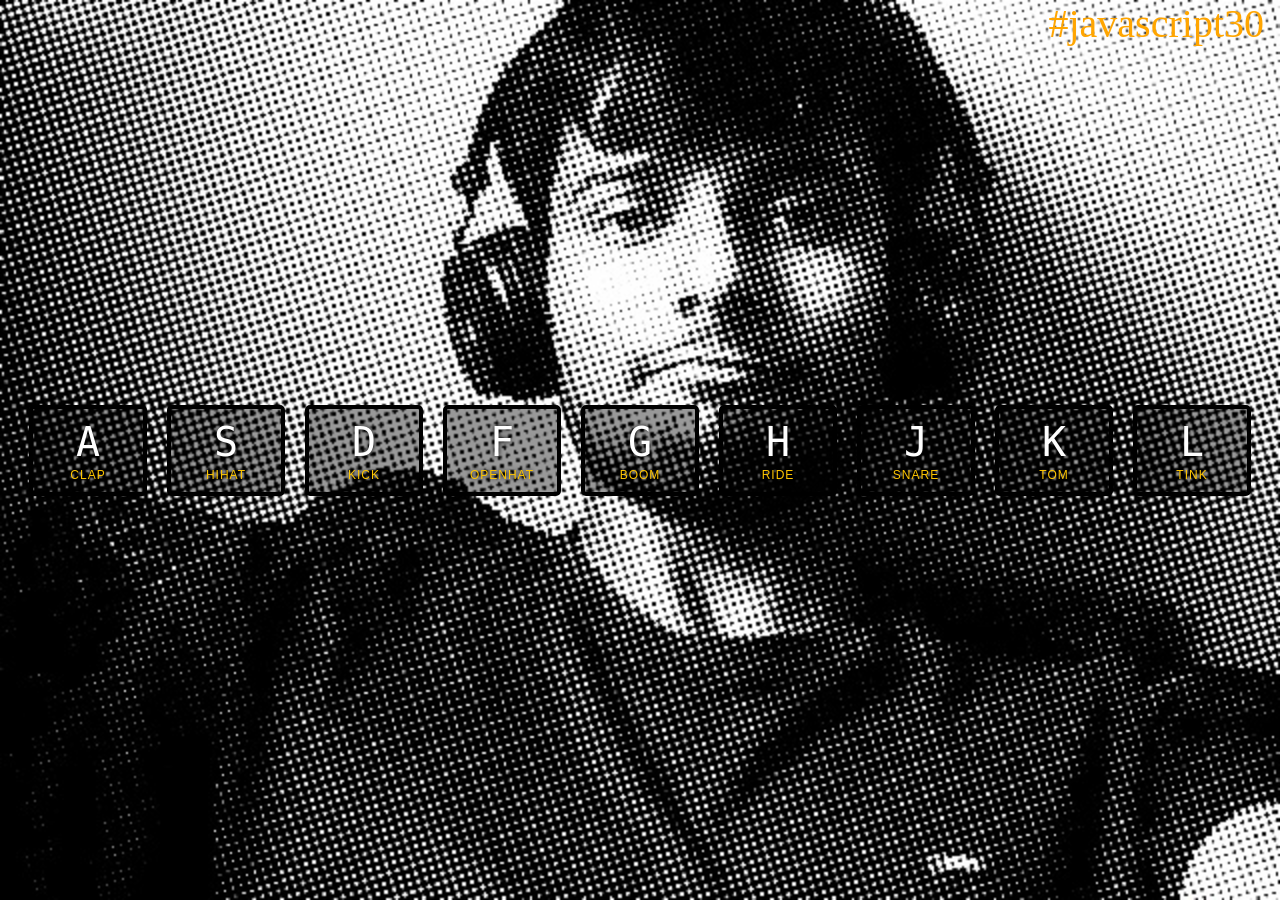
==== index.html @ 79c5e1c7 "rename javascriptdrum.html to index.html for uploding github pages" ====
<!DOCTYPE html>
<html lang="en">
<head>
	
  <meta charset="UTF-8">
  <title>JS Drum Kit</title>
  <link rel="stylesheet" href="style.css">
</head>
<body>
<div class="container">
<div class="topright">#javascript30</div>

  <div class="keys">
    <div data-key="65" class="key">
      <kbd>A</kbd>
      <span class="sound">clap</span>
    </div>
    <div data-key="83" class="key">
      <kbd>S</kbd>
      <span class="sound">hihat</span>
    </div>
    <div data-key="68" class="key">
      <kbd>D</kbd>
      <span class="sound">kick</span>
    </div>
    <div data-key="70" class="key">
      <kbd>F</kbd>
      <span class="sound">openhat</span>
    </div>
    <div data-key="71" class="key">
      <kbd>G</kbd>
      <span class="sound">boom</span>
    </div>
    <div data-key="72" class="key">
      <kbd>H</kbd>
      <span class="sound">ride</span>
    </div>
    <div data-key="74" class="key">
      <kbd>J</kbd>
      <span class="sound">snare</span>
    </div>
    <div data-key="75" class="key">
      <kbd>K</kbd>
      <span class="sound">tom</span>
    </div>
    <div data-key="76" class="key">
      <kbd>L</kbd>
      <span class="sound">tink</span>
    </div>
  </div>

  <audio data-key="65" src="sounds/clap.wav"></audio>
  <audio data-key="83" src="sounds/hihat.wav"></audio>
  <audio data-key="68" src="sounds/kick.wav"></audio>
  <audio data-key="70" src="sounds/openhat.wav"></audio>
  <audio data-key="71" src="sounds/boom.wav"></audio>
  <audio data-key="72" src="sounds/ride.wav"></audio>
  <audio data-key="74" src="sounds/snare.wav"></audio>
  <audio data-key="75" src="sounds/tom.wav"></audio>
  <audio data-key="76" src="sounds/tink.wav"></audio>

<script>
	

	function playSound(e)
	{
		const audio = document.querySelector(`audio[data-key="${e.keyCode}"]`);
		const key = document.querySelector(`.key[data-key="${e.keyCode}"]`);
		
		if(!audio) return;
		audio.currentTime = 0
		audio.play();
		key.classList.add('playing');

	};


		function removeTransition(e)
		{
			if (e.propertyName !== 'transform') return;
			this.classList.remove('playing');
		}
		const keys = document.querySelectorAll('.key');
		keys.forEach(key => key.addEventListener('transitionend',removeTransition));

		window.addEventListener('keydown',playSound);
	
</script>
</div>

</body>
</html>
---- style.css ----
html {
  font-size: 10px;
  background: url('drum.jpg') ;
  background-size: cover;
}


body,html {
  margin: 0;
  padding: 0;
  font-family: sans-serif;
}
.topright
{
  position: absolute;
  font-size: 40px;
  color: orange;
  margin-top: 90px;
  right: 16px;
  top: -90px;
  font-family: fantasy;
}
.container {
    position: relative;
}
.keys {
  display: flex;
  flex: 1;
  min-height: 100vh;
  align-items: center;
  justify-content: center;
}

.key {
  border: .4rem solid black;
  border-radius: .5rem;
  margin: 1rem;
  font-size: 1.5rem;
  padding: 1rem .5rem;
  transition: all .07s ease;
  width: 10rem;
  text-align: center;
  color: white;
  background: rgba(0,0,0,0.4);
  text-shadow: 0 0 .5rem black;
}

.playing {
  transform: scale(1.1);
  border-color: #ffc600;
  box-shadow: 0 0 1rem #ffc600;
}

kbd {
  display: block;
  font-size: 4rem;
}

.sound {
  font-size: 1.2rem;
  text-transform: uppercase;
  letter-spacing: .1rem;
  color: #ffc600;
}
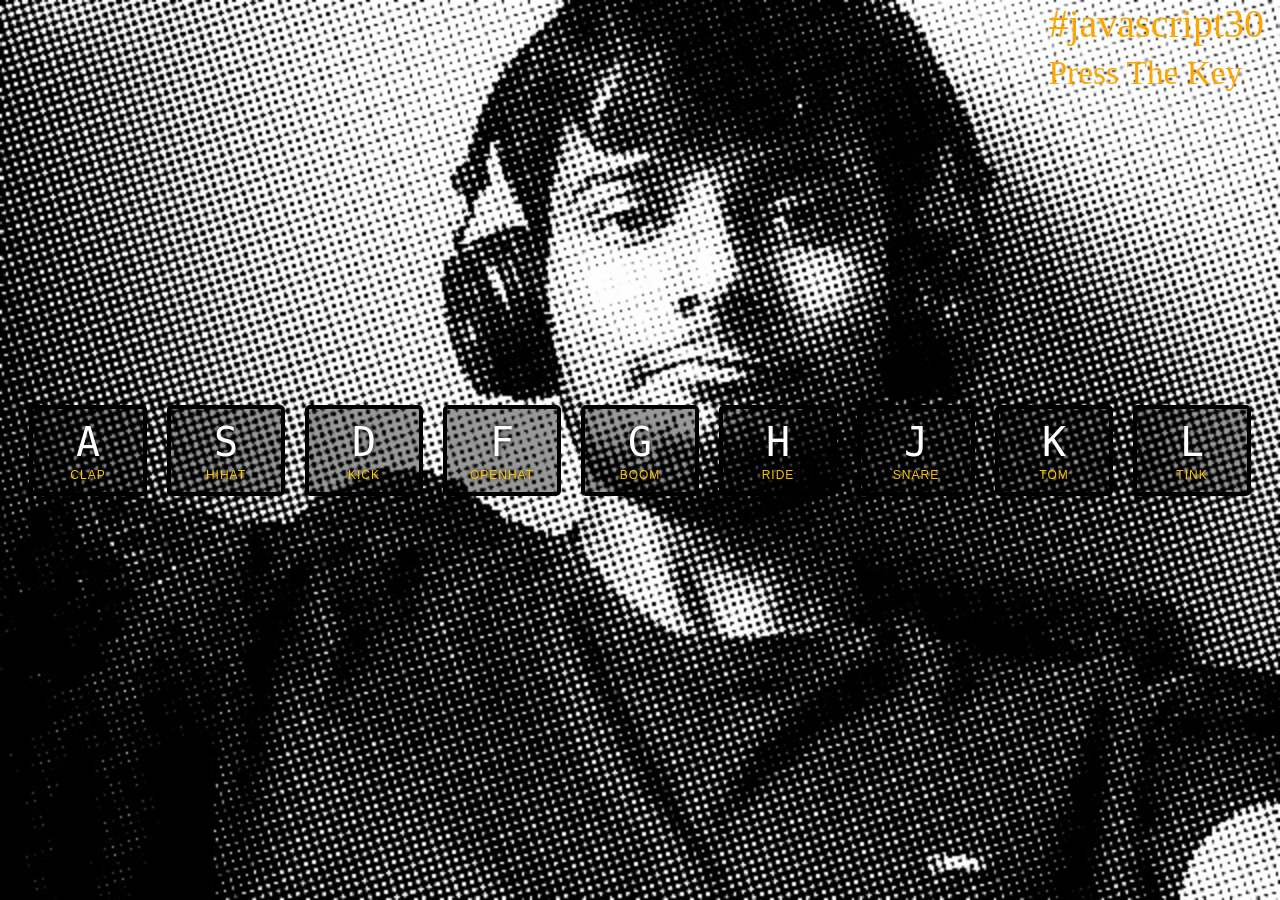
==== commit aaa5c5c0: "press the key" ====
--- a/index.html
+++ b/index.html
@@ -8,8 +8,9 @@
 </head>
 <body>
 <div class="container">
-<div class="topright">#javascript30</div>
+	<div class="topright">#javascript30<br><small>Press The Key</small></div>
 
+	<div
   <div class="keys">
     <div data-key="65" class="key">
       <kbd>A</kbd>
@@ -48,6 +49,7 @@
       <span class="sound">tink</span>
     </div>
   </div>
+	
 
   <audio data-key="65" src="sounds/clap.wav"></audio>
   <audio data-key="83" src="sounds/hihat.wav"></audio>
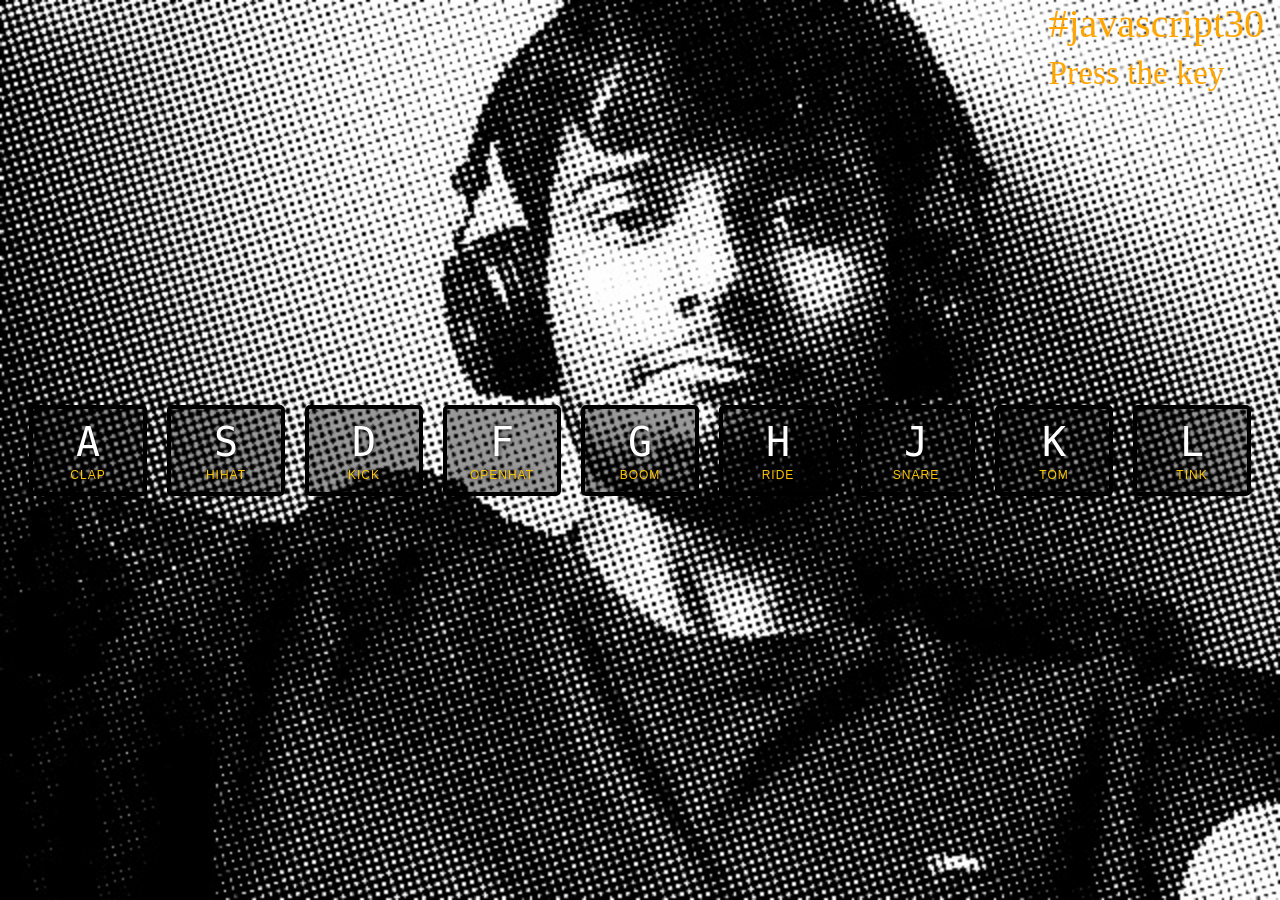
==== commit 82d8b5f3: "click support added for touch device cheers..." ====
--- a/index.html
+++ b/index.html
@@ -5,13 +5,14 @@
   <meta charset="UTF-8">
   <title>JS Drum Kit</title>
   <link rel="stylesheet" href="style.css">
+ 
 </head>
 <body>
 <div class="container">
-	<div class="topright">#javascript30<br><small>Press The Key</small></div>
+<div class="topright">#javascript30<br><small>Press the key</small> </div>
 
-	<div
-  <div class="keys">
+
+  <div class="keys" >
     <div data-key="65" class="key">
       <kbd>A</kbd>
       <span class="sound">clap</span>
@@ -49,7 +50,6 @@
       <span class="sound">tink</span>
     </div>
   </div>
-	
 
   <audio data-key="65" src="sounds/clap.wav"></audio>
   <audio data-key="83" src="sounds/hihat.wav"></audio>
@@ -68,7 +68,7 @@
 	{
 		const audio = document.querySelector(`audio[data-key="${e.keyCode}"]`);
 		const key = document.querySelector(`.key[data-key="${e.keyCode}"]`);
-		
+		console.log(e);
 		if(!audio) return;
 		audio.currentTime = 0
 		audio.play();
@@ -76,16 +76,40 @@
 
 	};
 
-
+	
 		function removeTransition(e)
 		{
 			if (e.propertyName !== 'transform') return;
 			this.classList.remove('playing');
 		}
+
+
 		const keys = document.querySelectorAll('.key');
 		keys.forEach(key => key.addEventListener('transitionend',removeTransition));
 
+		
+		keys.forEach(key => key.addEventListener('click',playSound2));
+
+
+		function playSound2(e)
+		{
+		var c = e.currentTarget.attributes['data-key'].value;
+		//console.log(e);
+		const audio = document.querySelector(`audio[data-key="${c}"]`);
+		const key = document.querySelector(`.key[data-key="${c}"]`);
+		if(!audio) return;
+		audio.currentTime = 0
+		audio.play();
+		key.classList.add('playing');
+
+			
+		}
+		
+
+
 		window.addEventListener('keydown',playSound);
+		
+		
 	
 </script>
 </div>
